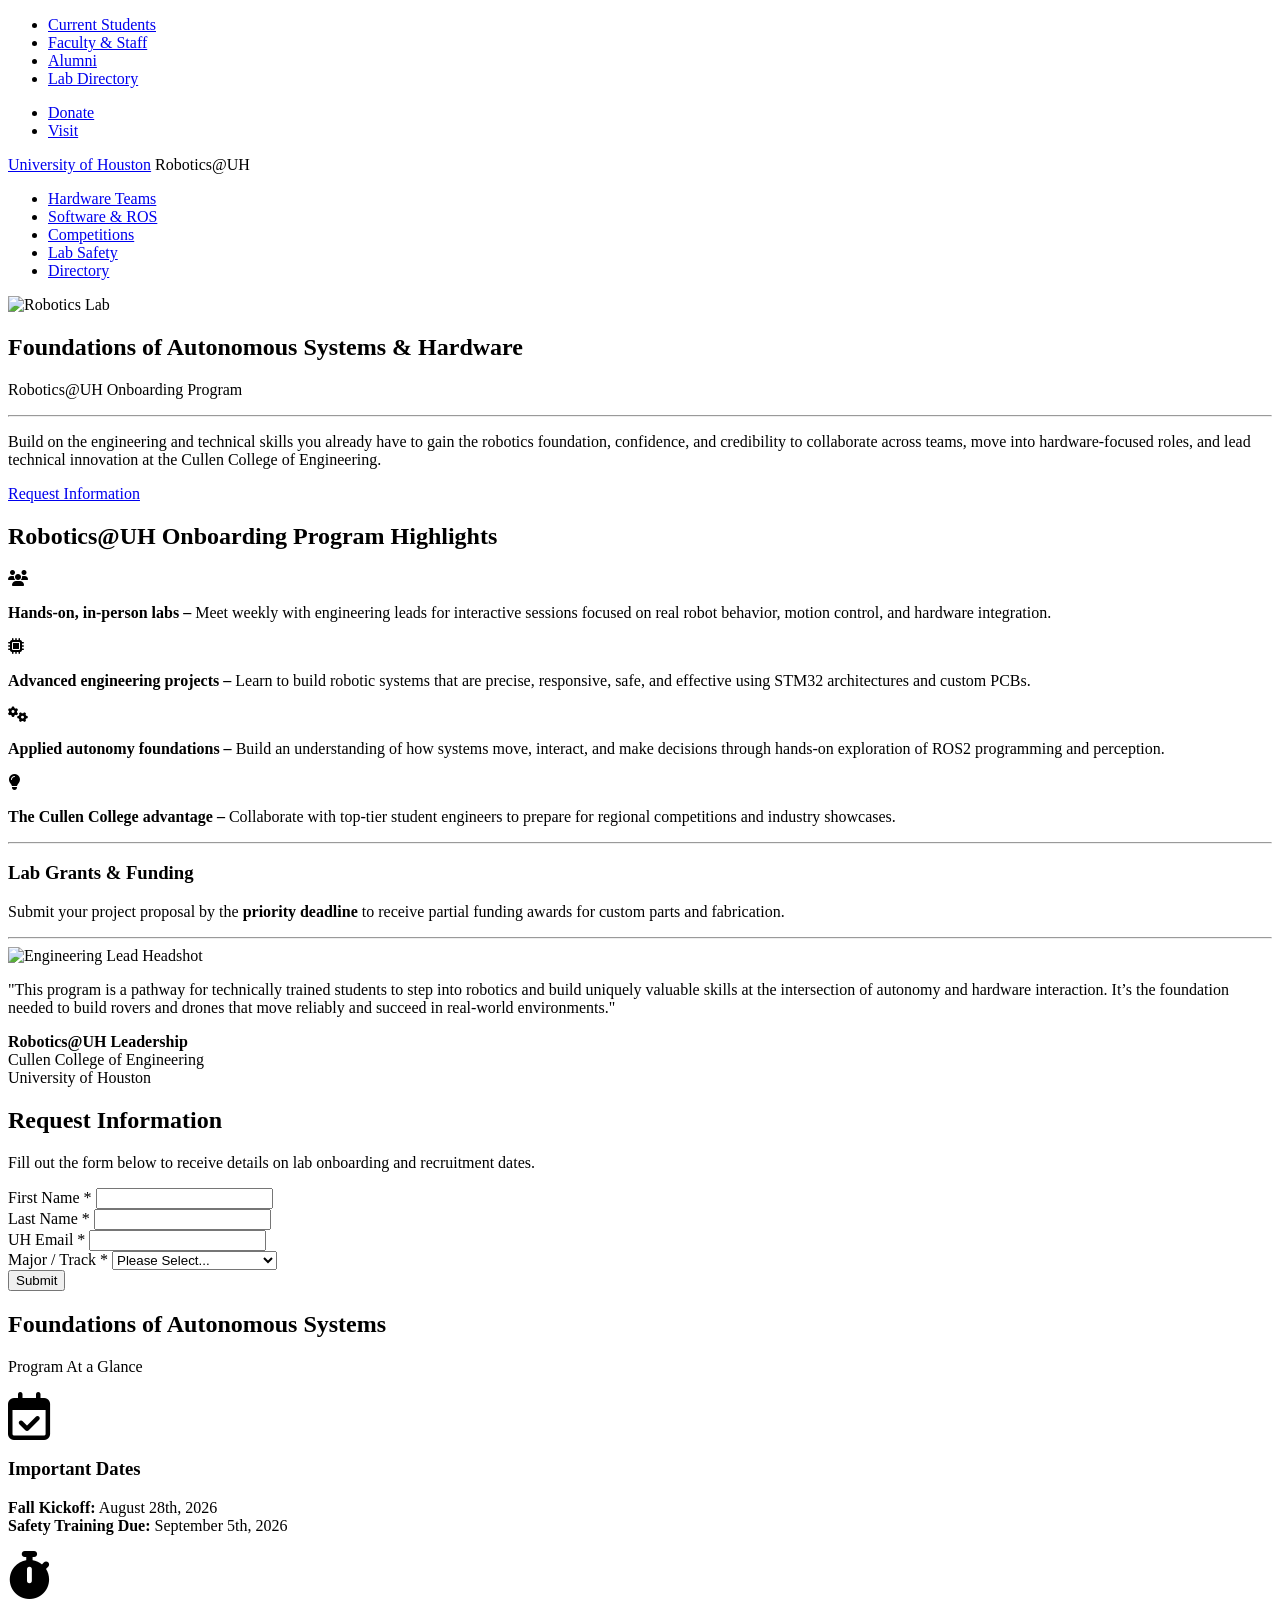
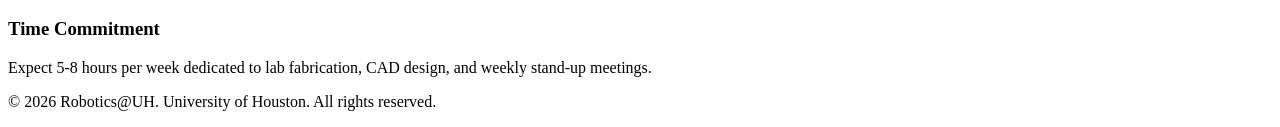
==== index.html @ ac95ec7e "Create index.html" ====
<!DOCTYPE html>
<html lang="en">
<head>
    <meta charset="UTF-8">
    <meta name="viewport" content="width=device-width, initial-scale=1.0">
    <title>Foundations of Autonomous Systems | Robotics@UH</title>
    <link rel="stylesheet" href="style.css">
    <!-- FontAwesome for the icons used in the CMU layout -->
    <link rel="stylesheet" href="https://cdnjs.cloudflare.com/ajax/libs/font-awesome/6.4.0/css/all.min.css">
    <link rel="preconnect" href="https://fonts.googleapis.com">
    <link href="https://fonts.googleapis.com/css2?family=Open+Sans:wght@400;600;700&family=Merriweather:wght@400;700&display=swap" rel="stylesheet">
</head>
<body>

    <!-- Top Utility & Main Navigation -->
    <header class="site-header">
        <div class="utility-nav">
            <ul class="nav-links">
                <li><a href="#">Current Students</a></li>
                <li><a href="#">Faculty & Staff</a></li>
                <li><a href="#">Alumni</a></li>
                <li><a href="#">Lab Directory</a></li>
            </ul>
            <ul class="nav-actions">
                <li><a href="#">Donate</a></li>
                <li><a href="#">Visit</a></li>
            </ul>
        </div>
        <div class="main-nav">
            <div class="logo">
                <a href="#">University of Houston</a>
                <span class="sub-logo">Robotics@UH</span>
            </div>
            <ul class="nav-links main-links">
                <li><a href="#">Hardware Teams</a></li>
                <li><a href="#">Software & ROS</a></li>
                <li><a href="#">Competitions</a></li>
                <li><a href="#">Lab Safety</a></li>
                <li><a href="#">Directory</a></li>
            </ul>
        </div>
    </header>

    <!-- Hero Section (Matches CMU's overlapping text box over an image) -->
    <section class="hero-section">
        <div class="hero-image-container">
            <img src="https://placehold.co/1200x600/111111/444444?text=UH+Robotics+Lab+Environment" alt="Robotics Lab">
        </div>
        <div class="hero-content-box">
            <h1>Foundations of Autonomous Systems & Hardware</h1>
            <p class="subtitle">Robotics@UH Onboarding Program</p>
            <hr>
            <p>Build on the engineering and technical skills you already have to gain the robotics foundation, confidence, and credibility to collaborate across teams, move into hardware-focused roles, and lead technical innovation at the Cullen College of Engineering.</p>
            <a href="#apply-form" class="cta-button">Request Information</a>
        </div>
    </section>

    <!-- Main Content Area (Two Columns) -->
    <main class="page-content">
        <div class="content-container">
            
            <!-- Left Column: Highlights & Quote -->
            <div class="left-column">
                <h2>Robotics@UH Onboarding Program Highlights</h2>
                
                <div class="highlight-item">
                    <div class="icon-wrapper"><i class="fa-solid fa-users"></i></div>
                    <div class="text-wrapper">
                        <p><strong>Hands-on, in-person labs –</strong> Meet weekly with engineering leads for interactive sessions focused on real robot behavior, motion control, and hardware integration.</p>
                    </div>
                </div>

                <div class="highlight-item">
                    <div class="icon-wrapper"><i class="fa-solid fa-microchip"></i></div>
                    <div class="text-wrapper">
                        <p><strong>Advanced engineering projects –</strong> Learn to build robotic systems that are precise, responsive, safe, and effective using STM32 architectures and custom PCBs.</p>
                    </div>
                </div>

                <div class="highlight-item">
                    <div class="icon-wrapper"><i class="fa-solid fa-gears"></i></div>
                    <div class="text-wrapper">
                        <p><strong>Applied autonomy foundations –</strong> Build an understanding of how systems move, interact, and make decisions through hands-on exploration of ROS2 programming and perception.</p>
                    </div>
                </div>

                <div class="highlight-item">
                    <div class="icon-wrapper"><i class="fa-solid fa-lightbulb"></i></div>
                    <div class="text-wrapper">
                        <p><strong>The Cullen College advantage –</strong> Collaborate with top-tier student engineers to prepare for regional competitions and industry showcases.</p>
                    </div>
                </div>

                <hr class="section-divider">

                <h3>Lab Grants & Funding</h3>
                <p>Submit your project proposal by the <strong>priority deadline</strong> to receive partial funding awards for custom parts and fabrication.</p>

                <hr class="section-divider">

                <!-- Testimonial / Quote Section -->
                <div class="quote-section">
                    <img src="https://placehold.co/400x400/eeeeee/999999?text=Engineering+Lead" alt="Engineering Lead Headshot" class="quote-headshot">
                    <div class="quote-text">
                        <p>"This program is a pathway for technically trained students to step into robotics and build uniquely valuable skills at the intersection of autonomy and hardware interaction. It’s the foundation needed to build rovers and drones that move reliably and succeed in real-world environments."</p>
                        <p class="quote-author"><strong>Robotics@UH Leadership</strong><br>Cullen College of Engineering<br>University of Houston</p>
                    </div>
                </div>
            </div>

            <!-- Right Column: Form -->
            <div class="right-column" id="apply-form">
                <div class="form-container">
                    <h2>Request Information</h2>
                    <p>Fill out the form below to receive details on lab onboarding and recruitment dates.</p>
                    <form onsubmit="event.preventDefault(); alert('Application Received!');">
                        <div class="form-group">
                            <label>First Name *</label>
                            <input type="text" required>
                        </div>
                        <div class="form-group">
                            <label>Last Name *</label>
                            <input type="text" required>
                        </div>
                        <div class="form-group">
                            <label>UH Email *</label>
                            <input type="email" required>
                        </div>
                        <div class="form-group">
                            <label>Major / Track *</label>
                            <select required>
                                <option value="" disabled selected>Please Select...</option>
                                <option value="ee">Electrical Engineering</option>
                                <option value="ce">Computer Engineering</option>
                                <option value="me">Mechanical Engineering</option>
                                <option value="cs">Computer Science</option>
                                <option value="other">Other</option>
                            </select>
                        </div>
                        <button type="submit" class="submit-button">Submit</button>
                    </form>
                </div>
            </div>

        </div>
    </main>

    <!-- At a Glance Section -->
    <section class="at-a-glance">
        <div class="glance-container">
            <h2>Foundations of Autonomous Systems</h2>
            <p class="glance-subtitle">Program At a Glance</p>
            
            <div class="glance-grid">
                <div class="glance-item">
                    <i class="fa-regular fa-calendar-check fa-3x"></i>
                    <h3>Important Dates</h3>
                    <p><strong>Fall Kickoff:</strong> August 28th, 2026<br>
                    <strong>Safety Training Due:</strong> September 5th, 2026</p>
                </div>
                <div class="glance-item">
                    <i class="fa-solid fa-stopwatch fa-3x"></i>
                    <h3>Time Commitment</h3>
                    <p>Expect 5-8 hours per week dedicated to lab fabrication, CAD design, and weekly stand-up meetings.</p>
                </div>
            </div>
        </div>
    </section>

    <!-- Footer -->
    <footer class="site-footer">
        <div class="footer-container">
            <p>&copy; 2026 Robotics@UH. University of Houston. All rights reserved.</p>
        </div>
    </footer>

</body>
</html>
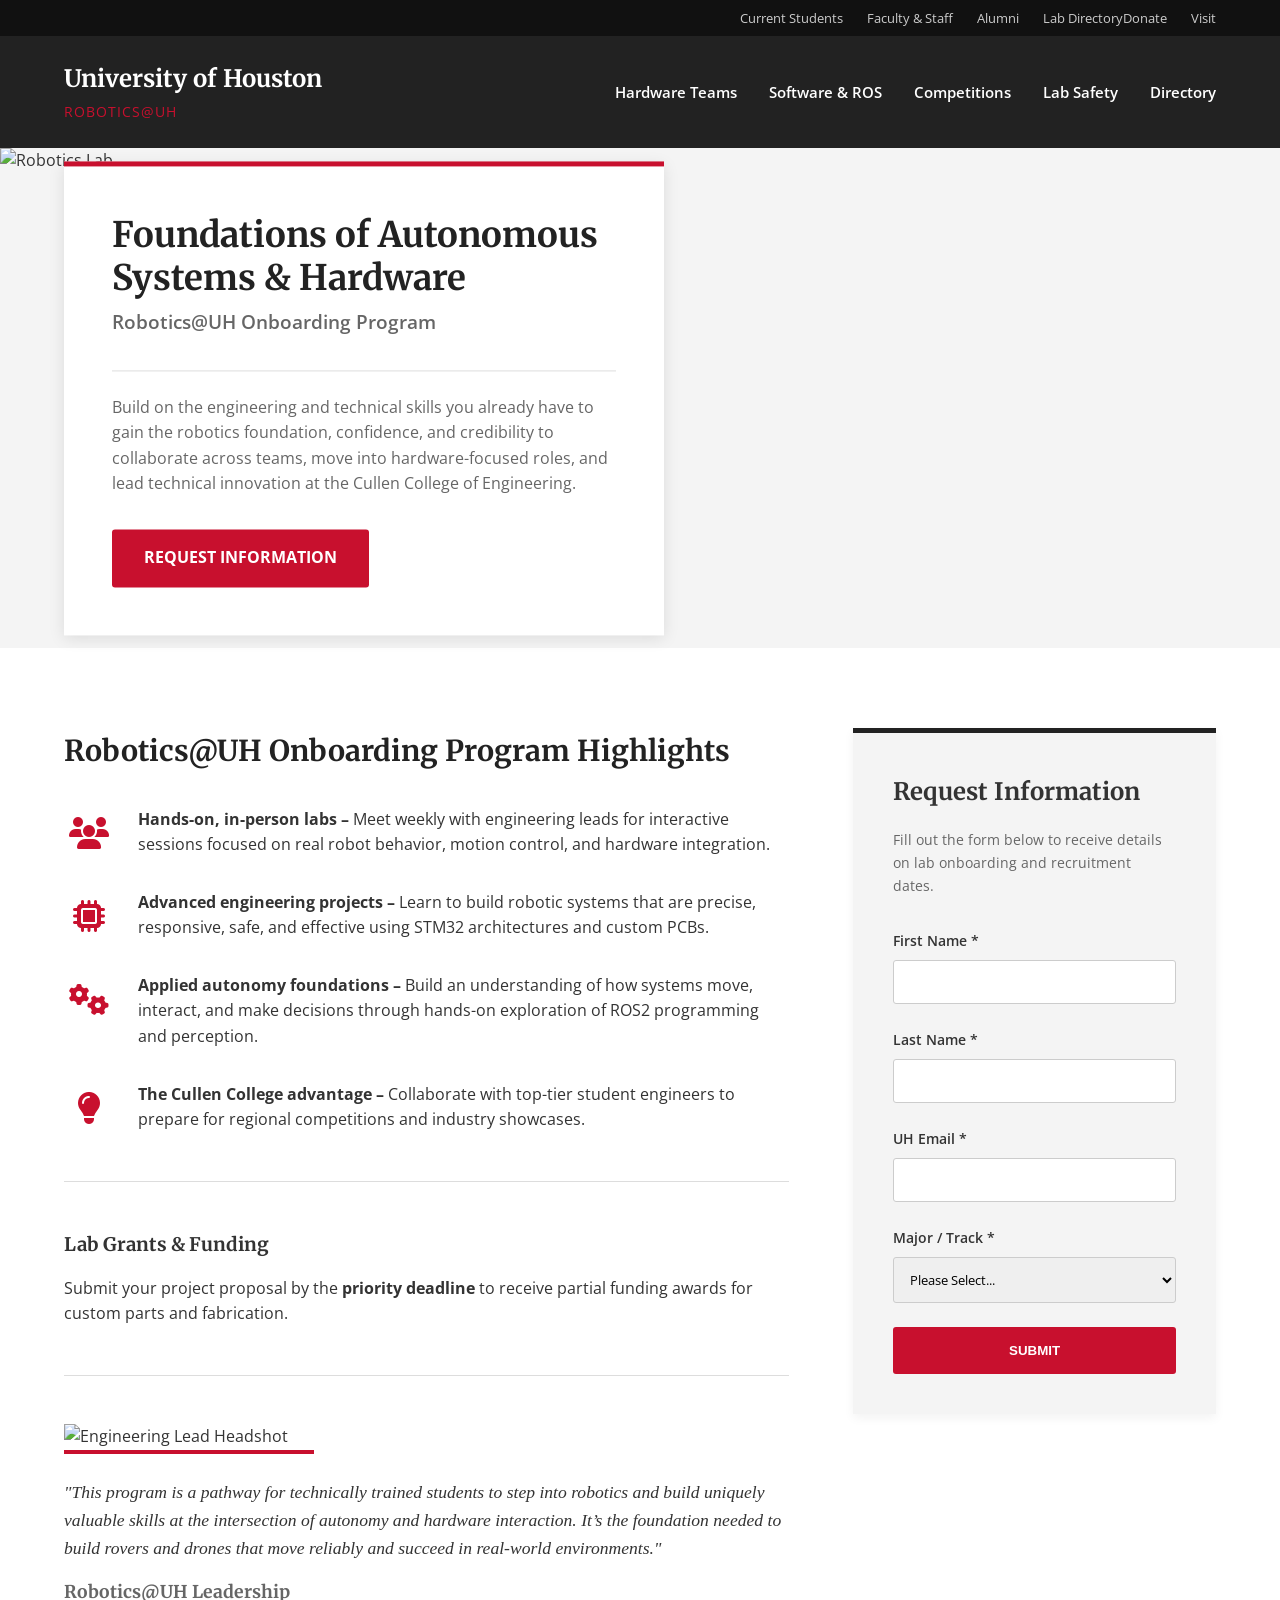
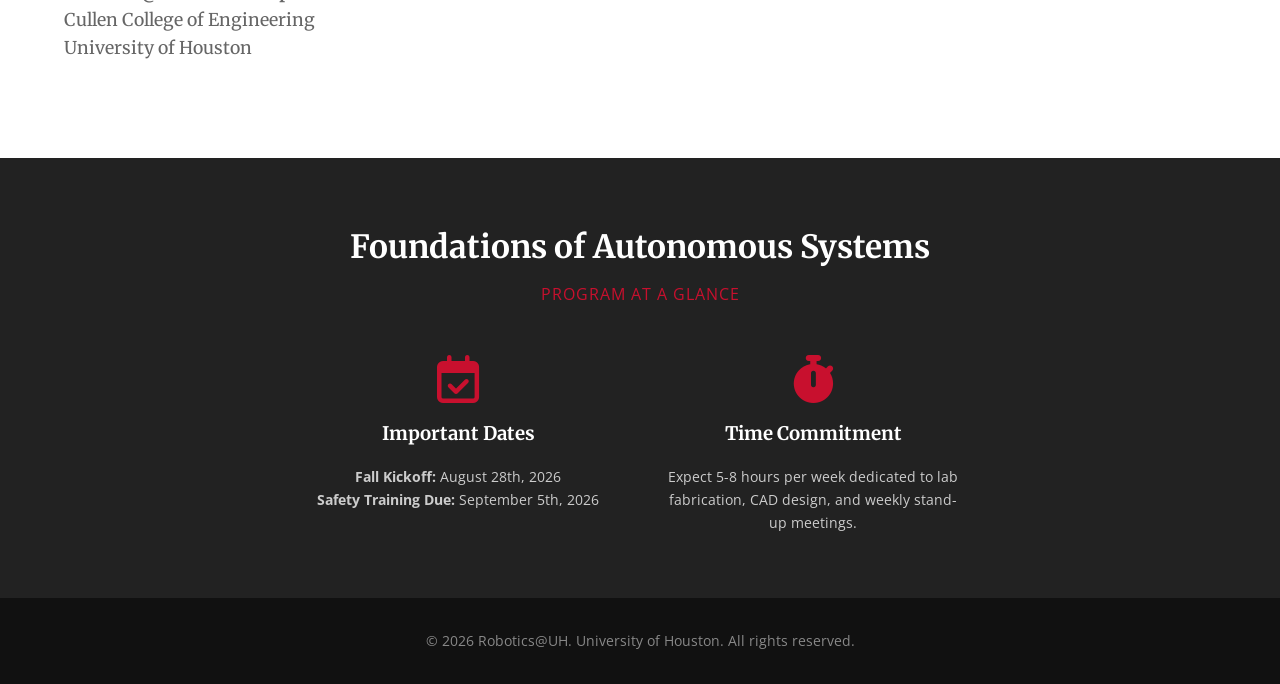
==== commit abc01e58: "Update index.html" ====
--- a/index.html
+++ b/index.html
@@ -5,7 +5,6 @@
     <meta name="viewport" content="width=device-width, initial-scale=1.0">
     <title>Foundations of Autonomous Systems | Robotics@UH</title>
     <link rel="stylesheet" href="style.css">
-    <!-- FontAwesome for the icons used in the CMU layout -->
     <link rel="stylesheet" href="https://cdnjs.cloudflare.com/ajax/libs/font-awesome/6.4.0/css/all.min.css">
     <link rel="preconnect" href="https://fonts.googleapis.com">
     <link href="https://fonts.googleapis.com/css2?family=Open+Sans:wght@400;600;700&family=Merriweather:wght@400;700&display=swap" rel="stylesheet">
@@ -16,32 +15,32 @@
     <header class="site-header">
         <div class="utility-nav">
             <ul class="nav-links">
-                <li><a href="#">Current Students</a></li>
-                <li><a href="#">Faculty & Staff</a></li>
-                <li><a href="#">Alumni</a></li>
-                <li><a href="#">Lab Directory</a></li>
+                <li><a href="students.html">Current Students</a></li>
+                <li><a href="faculty.html">Faculty & Staff</a></li>
+                <li><a href="alumni.html">Alumni</a></li>
+                <li><a href="directory.html">Lab Directory</a></li>
             </ul>
             <ul class="nav-actions">
-                <li><a href="#">Donate</a></li>
-                <li><a href="#">Visit</a></li>
+                <li><a href="donate.html">Donate</a></li>
+                <li><a href="visit.html">Visit</a></li>
             </ul>
         </div>
         <div class="main-nav">
             <div class="logo">
-                <a href="#">University of Houston</a>
+                <a href="index.html">University of Houston</a>
                 <span class="sub-logo">Robotics@UH</span>
             </div>
             <ul class="nav-links main-links">
-                <li><a href="#">Hardware Teams</a></li>
-                <li><a href="#">Software & ROS</a></li>
-                <li><a href="#">Competitions</a></li>
-                <li><a href="#">Lab Safety</a></li>
-                <li><a href="#">Directory</a></li>
+                <li><a href="hardware.html">Hardware Teams</a></li>
+                <li><a href="software.html">Software & ROS</a></li>
+                <li><a href="competitions.html">Competitions</a></li>
+                <li><a href="safety.html">Lab Safety</a></li>
+                <li><a href="directory.html">Directory</a></li>
             </ul>
         </div>
     </header>
 
-    <!-- Hero Section (Matches CMU's overlapping text box over an image) -->
+    <!-- Hero Section -->
     <section class="hero-section">
         <div class="hero-image-container">
             <img src="https://placehold.co/1200x600/111111/444444?text=UH+Robotics+Lab+Environment" alt="Robotics Lab">
@@ -55,7 +54,7 @@
         </div>
     </section>
 
-    <!-- Main Content Area (Two Columns) -->
+    <!-- Main Content Area -->
     <main class="page-content">
         <div class="content-container">
             
--- a/style.css
+++ b/style.css
@@ -0,0 +1,368 @@
+/* Core UH Academic Theme */
+:root {
+    --uh-red: #C8102E;
+    --uh-dark: #222222;
+    --text-main: #333333;
+    --text-light: #666666;
+    --bg-light: #f4f4f4;
+    --white: #ffffff;
+    --border-gray: #dddddd;
+    
+    --font-heading: 'Merriweather', serif;
+    --font-body: 'Open Sans', sans-serif;
+}
+
+* {
+    margin: 0;
+    padding: 0;
+    box-sizing: border-box;
+}
+
+body {
+    font-family: var(--font-body);
+    color: var(--text-main);
+    line-height: 1.6;
+    background-color: var(--white);
+}
+
+a {
+    color: var(--uh-red);
+    text-decoration: none;
+}
+
+a:hover {
+    text-decoration: underline;
+}
+
+/* Header & Navigation */
+.site-header {
+    background-color: var(--uh-dark);
+    color: var(--white);
+}
+
+.utility-nav {
+    display: flex;
+    justify-content: flex-end;
+    background-color: #111;
+    padding: 0.5rem 5%;
+    font-size: 0.8rem;
+}
+
+.utility-nav ul {
+    list-style: none;
+    display: flex;
+    gap: 1.5rem;
+}
+
+.utility-nav a {
+    color: #ccc;
+}
+
+.utility-nav a:hover {
+    color: var(--white);
+}
+
+.main-nav {
+    display: flex;
+    justify-content: space-between;
+    align-items: center;
+    padding: 1.5rem 5%;
+}
+
+.logo a {
+    font-family: var(--font-heading);
+    font-size: 1.5rem;
+    font-weight: 700;
+    color: var(--white);
+    display: block;
+}
+
+.logo a:hover { text-decoration: none; }
+
+.sub-logo {
+    font-size: 0.9rem;
+    color: var(--uh-red);
+    text-transform: uppercase;
+    letter-spacing: 1px;
+}
+
+.main-links {
+    list-style: none;
+    display: flex;
+    gap: 2rem;
+    font-weight: 600;
+    font-size: 0.95rem;
+}
+
+.main-links a {
+    color: var(--white);
+}
+
+.main-links a:hover {
+    color: var(--uh-red);
+    text-decoration: none;
+}
+
+/* Hero Section (CMU Overlap Style) */
+.hero-section {
+    position: relative;
+    width: 100%;
+    background-color: var(--bg-light);
+}
+
+.hero-image-container img {
+    width: 100%;
+    height: 500px;
+    object-fit: cover;
+    display: block;
+}
+
+.hero-content-box {
+    background-color: var(--white);
+    padding: 3rem;
+    max-width: 600px;
+    position: absolute;
+    top: 50%;
+    left: 5%;
+    transform: translateY(-50%);
+    box-shadow: 0 4px 15px rgba(0,0,0,0.1);
+    border-top: 5px solid var(--uh-red);
+}
+
+.hero-content-box h1 {
+    font-family: var(--font-heading);
+    font-size: 2.2rem;
+    line-height: 1.2;
+    margin-bottom: 0.5rem;
+    color: var(--uh-dark);
+}
+
+.subtitle {
+    font-size: 1.2rem;
+    color: var(--uh-red);
+    margin-bottom: 1.5rem;
+    font-weight: 600;
+}
+
+.hero-content-box hr {
+    border: none;
+    border-top: 1px solid var(--border-gray);
+    margin: 1.5rem 0;
+}
+
+.hero-content-box p {
+    color: var(--text-light);
+    margin-bottom: 2rem;
+}
+
+.cta-button {
+    display: inline-block;
+    background-color: var(--uh-red);
+    color: var(--white);
+    padding: 1rem 2rem;
+    font-weight: 700;
+    text-transform: uppercase;
+    border-radius: 3px;
+    transition: background 0.3s;
+}
+
+.cta-button:hover {
+    background-color: #a00c24;
+    text-decoration: none;
+    color: var(--white);
+}
+
+/* Main Content Grid */
+.page-content {
+    padding: 5rem 5%;
+}
+
+.content-container {
+    display: flex;
+    max-width: 1200px;
+    margin: 0 auto;
+    gap: 4rem;
+}
+
+/* Left Column */
+.left-column {
+    flex: 2;
+}
+
+.left-column h2 {
+    font-family: var(--font-heading);
+    font-size: 1.8rem;
+    color: var(--uh-dark);
+    margin-bottom: 2rem;
+}
+
+.highlight-item {
+    display: flex;
+    gap: 1.5rem;
+    margin-bottom: 2rem;
+    align-items: flex-start;
+}
+
+.icon-wrapper {
+    color: var(--uh-red);
+    font-size: 2rem;
+    flex-shrink: 0;
+    width: 50px;
+    text-align: center;
+}
+
+.section-divider {
+    border: none;
+    border-top: 1px solid var(--border-gray);
+    margin: 3rem 0;
+}
+
+.left-column h3 {
+    font-family: var(--font-heading);
+    margin-bottom: 1rem;
+}
+
+/* Quote Section */
+.quote-section {
+    display: flex;
+    flex-direction: column;
+    gap: 1.5rem;
+}
+
+.quote-headshot {
+    width: 250px;
+    height: auto;
+    border-bottom: 4px solid var(--uh-red);
+}
+
+.quote-text p {
+    font-family: var(--font-heading);
+    font-size: 1.1rem;
+    font-style: italic;
+    color: var(--text-main);
+    margin-bottom: 1rem;
+}
+
+.quote-author {
+    font-family: var(--font-body);
+    font-style: normal !important;
+    font-size: 0.9rem;
+    color: var(--text-light) !important;
+}
+
+/* Right Column (Form) */
+.right-column {
+    flex: 1;
+    min-width: 350px;
+}
+
+.form-container {
+    background-color: var(--bg-light);
+    padding: 2.5rem;
+    border-top: 5px solid var(--uh-dark);
+    box-shadow: 0 4px 10px rgba(0,0,0,0.05);
+}
+
+.form-container h2 {
+    font-family: var(--font-heading);
+    font-size: 1.5rem;
+    margin-bottom: 1rem;
+}
+
+.form-container p {
+    font-size: 0.9rem;
+    color: var(--text-light);
+    margin-bottom: 2rem;
+}
+
+.form-group {
+    margin-bottom: 1.5rem;
+}
+
+.form-group label {
+    display: block;
+    font-weight: 600;
+    margin-bottom: 0.5rem;
+    font-size: 0.9rem;
+}
+
+.form-group input, .form-group select {
+    width: 100%;
+    padding: 0.75rem;
+    border: 1px solid #ccc;
+    border-radius: 3px;
+    font-family: var(--font-body);
+}
+
+.submit-button {
+    width: 100%;
+    background-color: var(--uh-red);
+    color: var(--white);
+    border: none;
+    padding: 1rem;
+    font-weight: 700;
+    text-transform: uppercase;
+    cursor: pointer;
+    border-radius: 3px;
+    transition: background 0.3s;
+}
+
+.submit-button:hover {
+    background-color: #a00c24;
+}
+
+/* At a Glance Section */
+.at-a-glance {
+    background-color: var(--uh-dark);
+    color: var(--white);
+    padding: 4rem 5%;
+    text-align: center;
+}
+
+.glance-container h2 {
+    font-family: var(--font-heading);
+    font-size: 2rem;
+    margin-bottom: 0.5rem;
+}
+
+.glance-subtitle {
+    color: var(--uh-red);
+    text-transform: uppercase;
+    letter-spacing: 1px;
+    margin-bottom: 3rem;
+}
+
+.glance-grid {
+    display: flex;
+    justify-content: center;
+    gap: 4rem;
+    flex-wrap: wrap;
+}
+
+.glance-item {
+    max-width: 300px;
+}
+
+.glance-item i {
+    color: var(--uh-red);
+    margin-bottom: 1rem;
+}
+
+.glance-item h3 {
+    margin-bottom: 1rem;
+    font-family: var(--font-heading);
+}
+
+.glance-item p {
+    font-size: 0.9rem;
+    color: #ccc;
+}
+
+/* Footer */
+.site-footer {
+    background-color: #111;
+    color: #888;
+    text-align: center;
+    padding: 2rem 5%;
+    font-size: 0.85rem;
+}
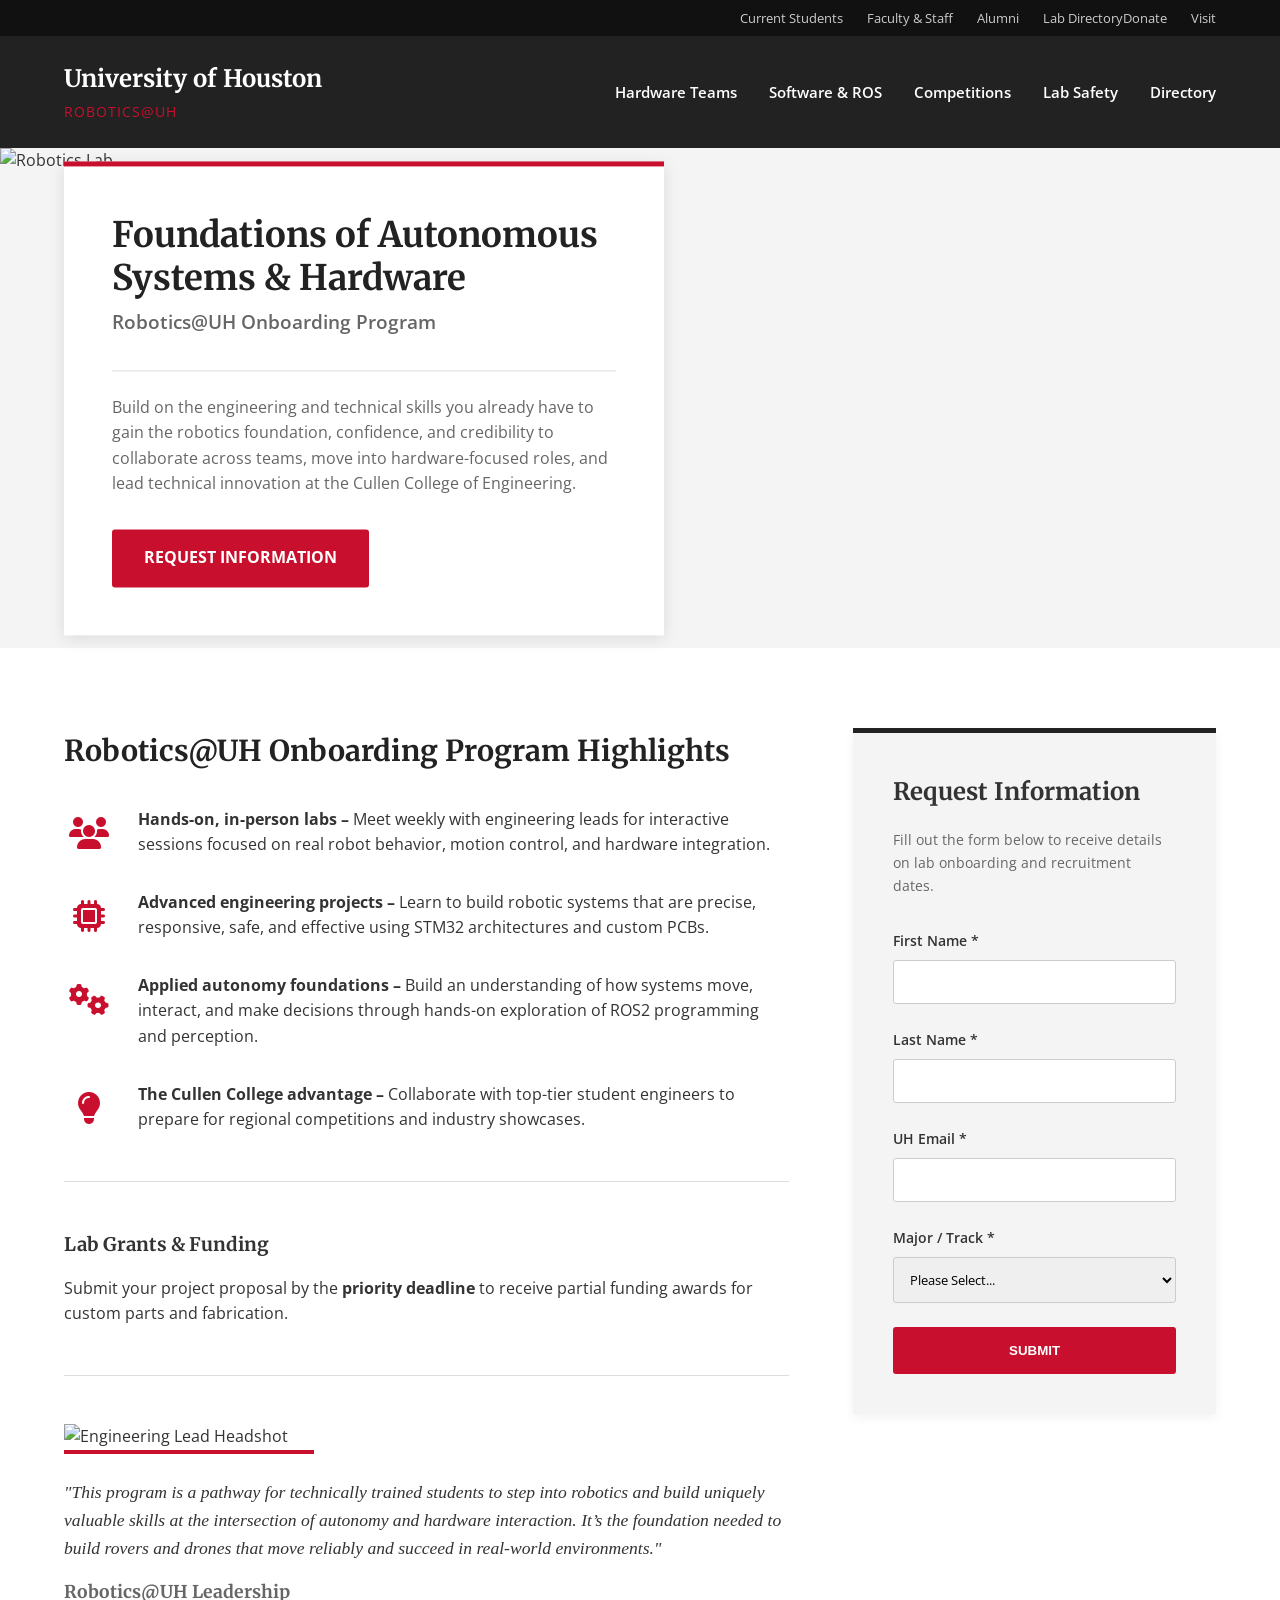
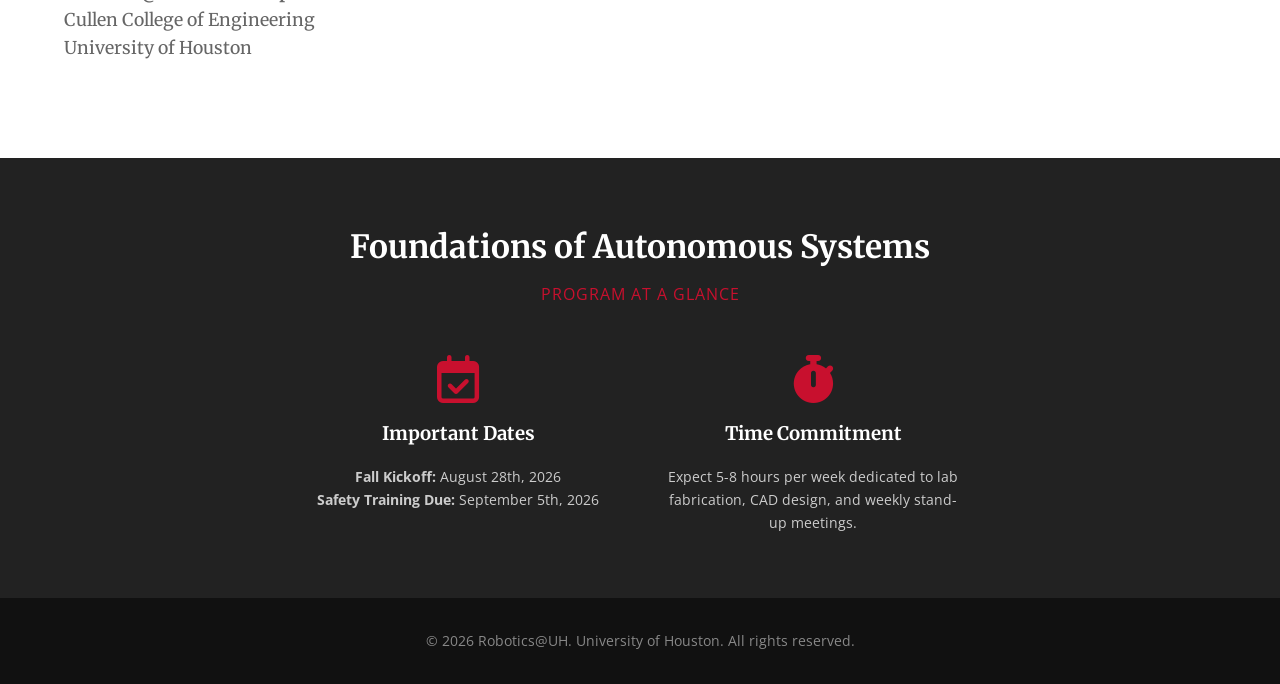
==== commit ddc47523: "Update index.html" ====
--- a/index.html
+++ b/index.html
@@ -172,6 +172,6 @@
             <p>&copy; 2026 Robotics@UH. University of Houston. All rights reserved.</p>
         </div>
     </footer>
-
+<script src="script.js"></script>
 </body>
 </html>
--- a/style.css
+++ b/style.css
@@ -366,3 +366,30 @@
     padding: 2rem 5%;
     font-size: 0.85rem;
 }
+/* =========================================
+   FUTURISTIC SCROLL REVEAL ANIMATIONS
+   ========================================= */
+
+/* The starting state for elements before they enter the screen */
+.reveal {
+    opacity: 0;
+    transform: translateY(40px) scale(0.98);
+    filter: blur(4px);
+    transition: all 0.8s cubic-bezier(0.16, 1, 0.3, 1); /* Smooth, futuristic snap */
+}
+
+/* The final state when they scroll into view */
+.reveal.active {
+    opacity: 1;
+    transform: translateY(0) scale(1);
+    filter: blur(0);
+}
+
+/* Add slight delays to grid items so they cascade in beautifully */
+.highlight-item:nth-child(2) { transition-delay: 0.1s; }
+.highlight-item:nth-child(3) { transition-delay: 0.2s; }
+.highlight-item:nth-child(4) { transition-delay: 0.3s; }
+.highlight-item:nth-child(5) { transition-delay: 0.4s; }
+
+.glance-item:nth-child(1) { transition-delay: 0.1s; }
+.glance-item:nth-child(2) { transition-delay: 0.3s; }
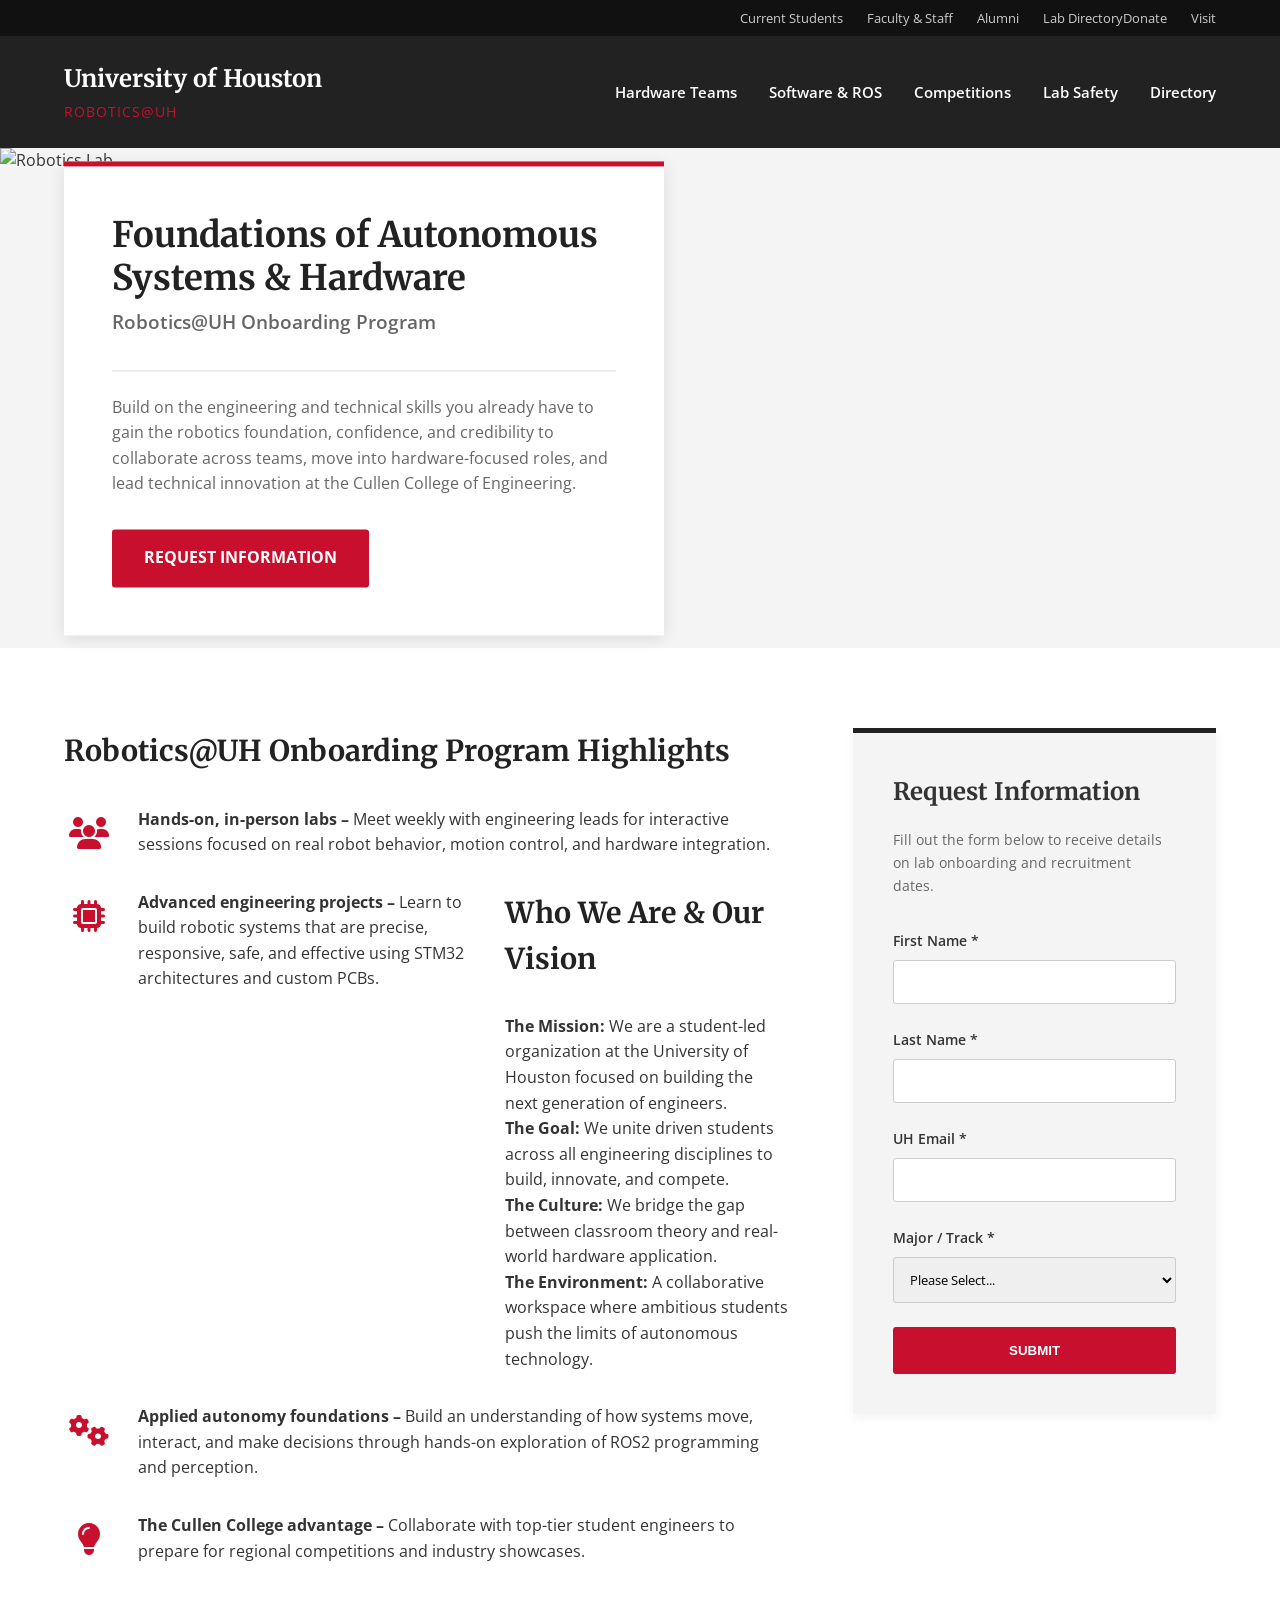
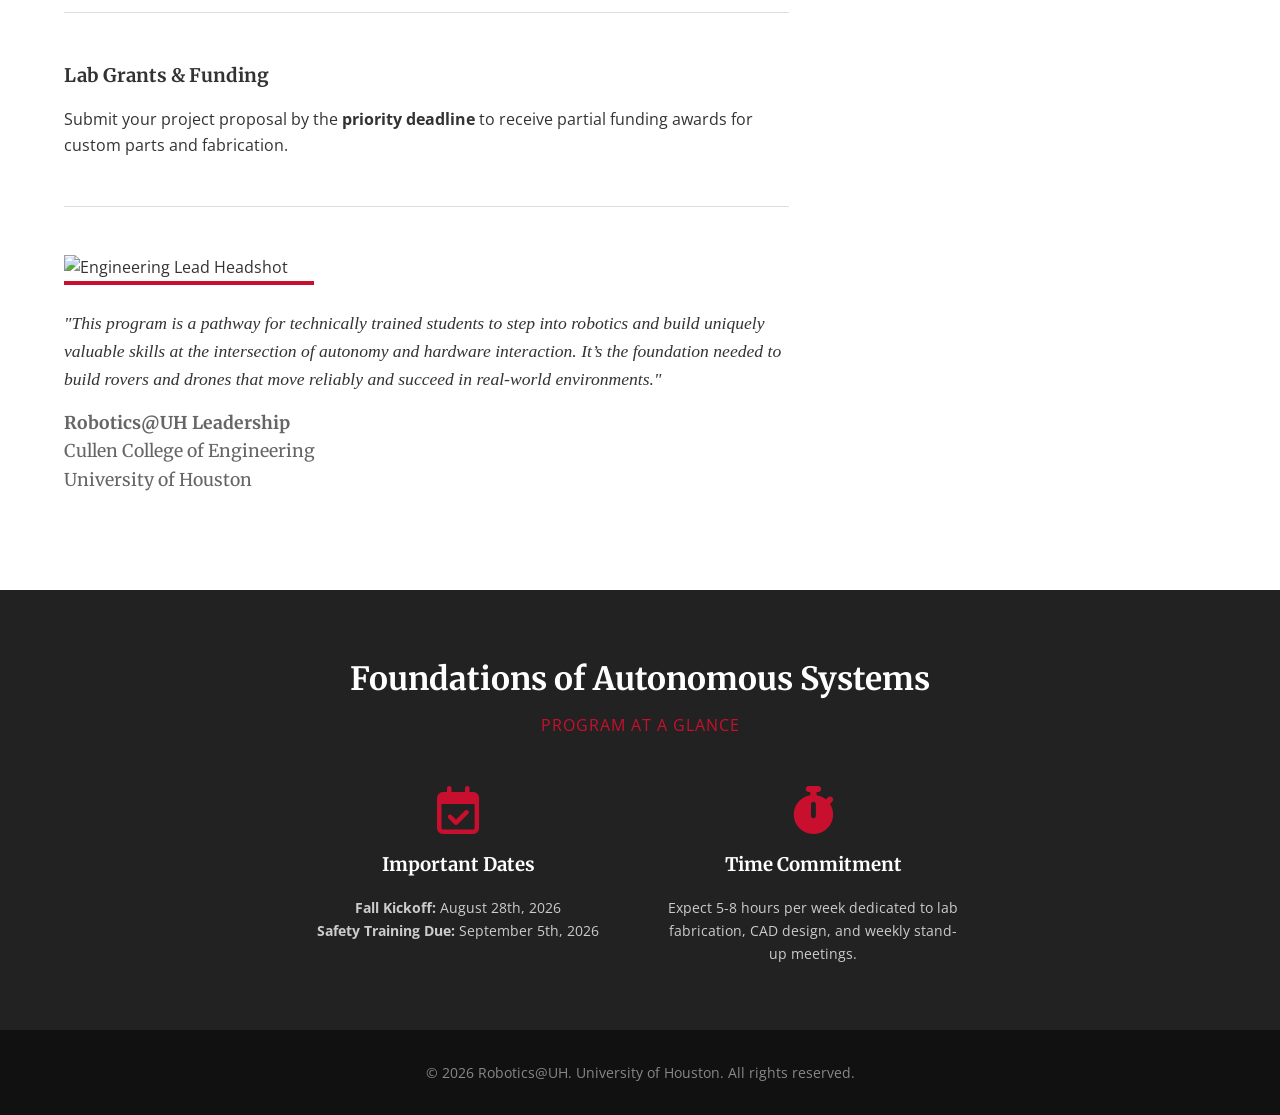
==== commit 102ba1c3: "Update index.html" ====
--- a/index.html
+++ b/index.html
@@ -74,6 +74,15 @@
                     <div class="text-wrapper">
                         <p><strong>Advanced engineering projects –</strong> Learn to build robotic systems that are precise, responsive, safe, and effective using STM32 architectures and custom PCBs.</p>
                     </div>
+                <section class="about-club">
+    <h2>Who We Are & Our Vision</h2>
+    <div class="mission-grid">
+        <p><strong>The Mission:</strong> We are a student-led organization at the University of Houston focused on building the next generation of engineers.</p>
+        <p><strong>The Goal:</strong> We unite driven students across all engineering disciplines to build, innovate, and compete.</p>
+        <p><strong>The Culture:</strong> We bridge the gap between classroom theory and real-world hardware application.</p>
+        <p><strong>The Environment:</strong> A collaborative workspace where ambitious students push the limits of autonomous technology.</p>
+    </div>
+</section>
                 </div>
 
                 <div class="highlight-item">
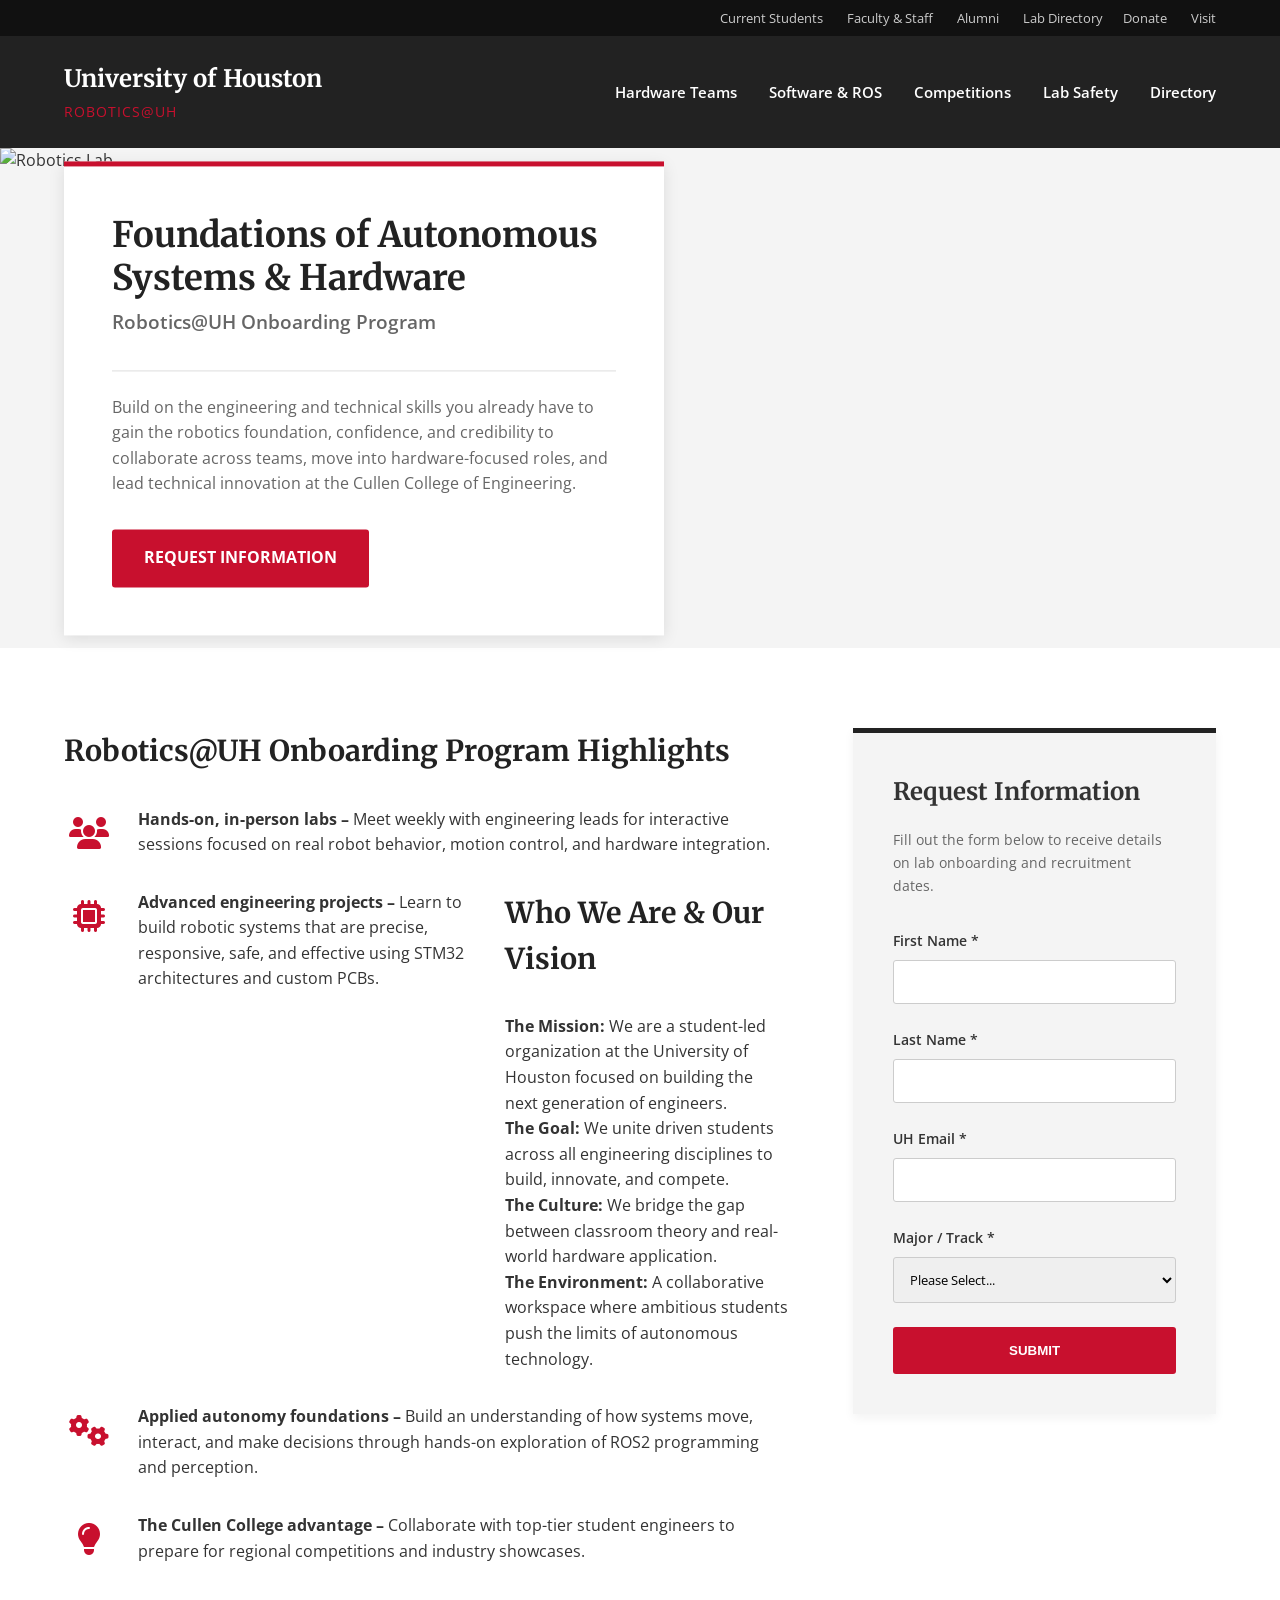
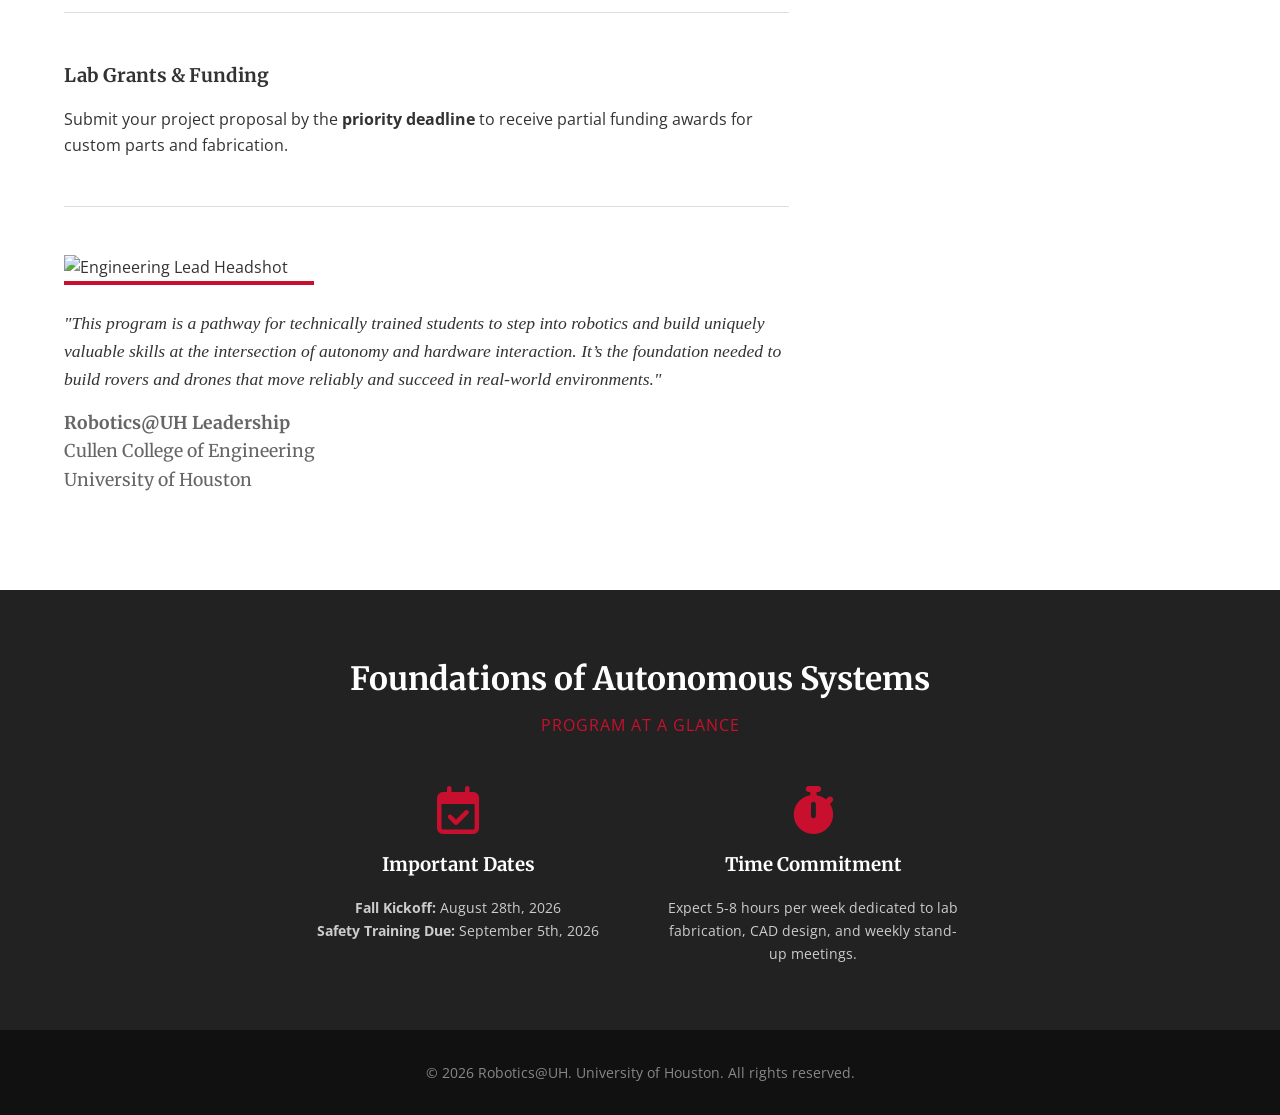
==== commit d176572d: "Update index.html" ====
--- a/index.html
+++ b/index.html
@@ -20,7 +20,7 @@
                 <li><a href="alumni.html">Alumni</a></li>
                 <li><a href="directory.html">Lab Directory</a></li>
             </ul>
-            <ul class="nav-actions">
+            <ul class="nav-actions" style="margin-left: 20px;">
                 <li><a href="donate.html">Donate</a></li>
                 <li><a href="visit.html">Visit</a></li>
             </ul>
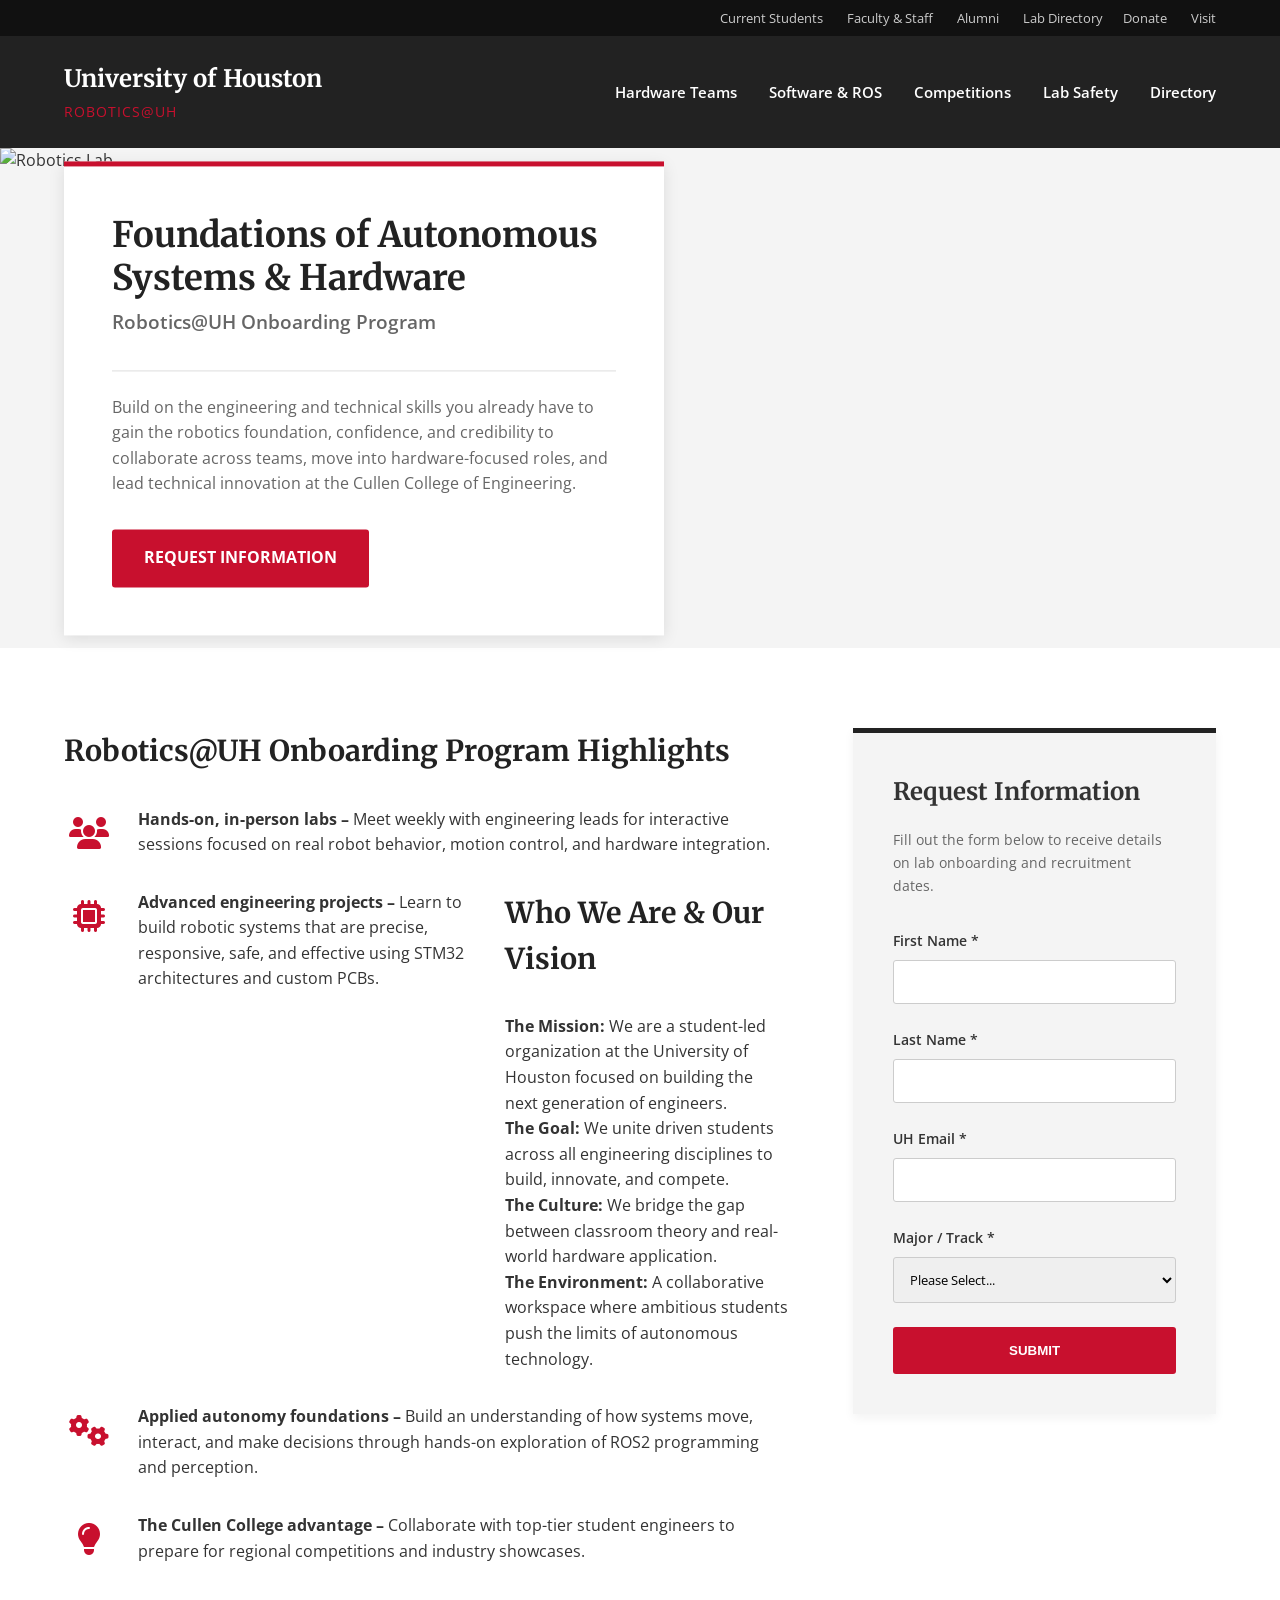
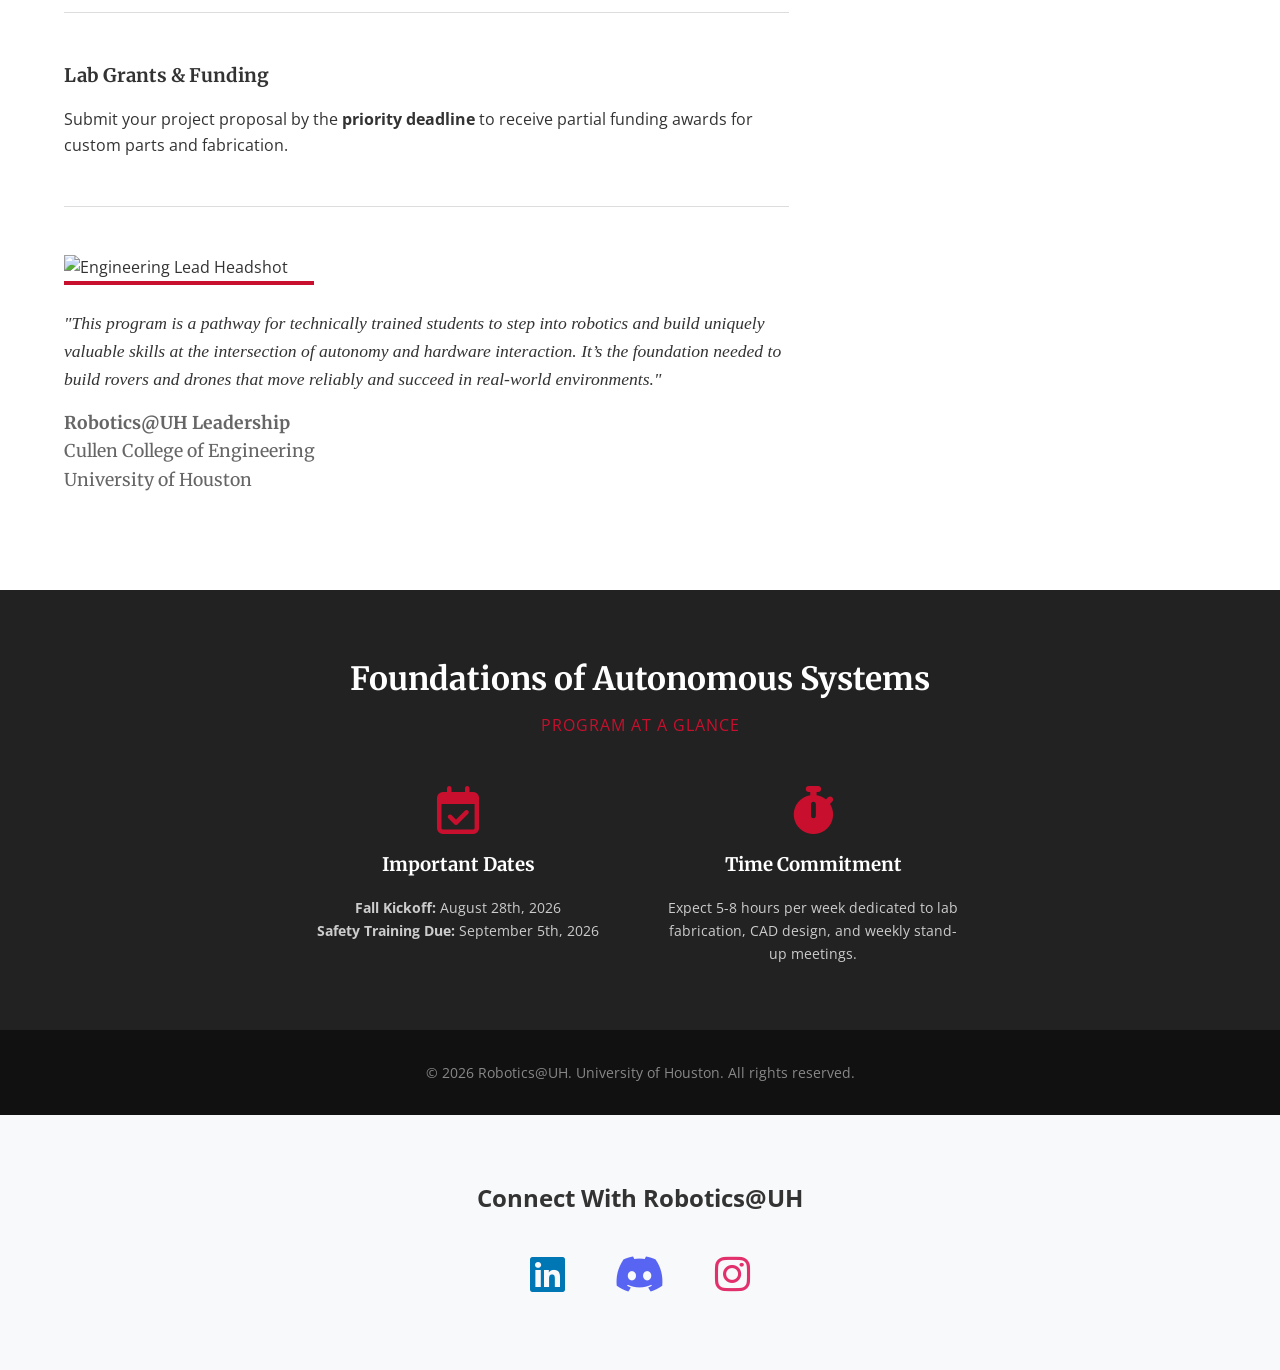
==== commit 549e8fbe: "Update index.html" ====
--- a/index.html
+++ b/index.html
@@ -184,3 +184,18 @@
 <script src="script.js"></script>
 </body>
 </html>
+
+<section class="social-connections" style="text-align: center; padding: 4rem 2rem; background-color: #f8f9fa;">
+    <h2 style="margin-bottom: 1.5rem;">Connect With Robotics@UH</h2>
+    <div class="social-icons" style="font-size: 2.5rem;">
+        <a href="https://www.linkedin.com/in/robotics-at-university-of-houston/" target="_blank" style="margin: 0 20px; color: #0077b5; transition: opacity 0.3s;" onmouseover="this.style.opacity=0.7" onmouseout="this.style.opacity=1" aria-label="LinkedIn">
+            <i class="fab fa-linkedin"></i>
+        </a>
+        <a href="https://discord.com/invite/hKwNpQSfXw" target="_blank" style="margin: 0 20px; color: #5865F2; transition: opacity 0.3s;" onmouseover="this.style.opacity=0.7" onmouseout="this.style.opacity=1" aria-label="Discord">
+            <i class="fab fa-discord"></i>
+        </a>
+        <a href="https://www.instagram.com/roboticsatuh/?igsh=aGQxdHF6bTY0Ynkw#" target="_blank" style="margin: 0 20px; color: #E1306C; transition: opacity 0.3s;" onmouseover="this.style.opacity=0.7" onmouseout="this.style.opacity=1" aria-label="Instagram">
+            <i class="fab fa-instagram"></i>
+        </a>
+    </div>
+</section>
--- a/style.css
+++ b/style.css
@@ -393,3 +393,38 @@
 
 .glance-item:nth-child(1) { transition-delay: 0.1s; }
 .glance-item:nth-child(2) { transition-delay: 0.3s; }
+
+/* --- Hardware Teams Grid --- */
+.hardware-grid {
+    display: grid;
+    grid-template-columns: repeat(auto-fit, minmax(350px, 1fr));
+    gap: 1.5rem;
+    margin-top: 2rem;
+}
+
+.hardware-card {
+    background: #ffffff;
+    border: 1px solid #eaeaea;
+    border-radius: 8px;
+    padding: 2rem;
+    box-shadow: 0 4px 6px rgba(0, 0, 0, 0.04);
+    transition: transform 0.2s ease-in-out, box-shadow 0.2s ease-in-out;
+}
+
+.hardware-card h3 {
+    margin-top: 0;
+    margin-bottom: 1rem;
+    border-bottom: 2px solid #C8102E; /* UH Red accent line */
+    padding-bottom: 0.5rem;
+    display: inline-block;
+}
+
+.hardware-card p {
+    margin: 0;
+    line-height: 1.6;
+}
+
+.hardware-card:hover {
+    transform: translateY(-5px);
+    box-shadow: 0 10px 20px rgba(0, 0, 0, 0.08);
+}
